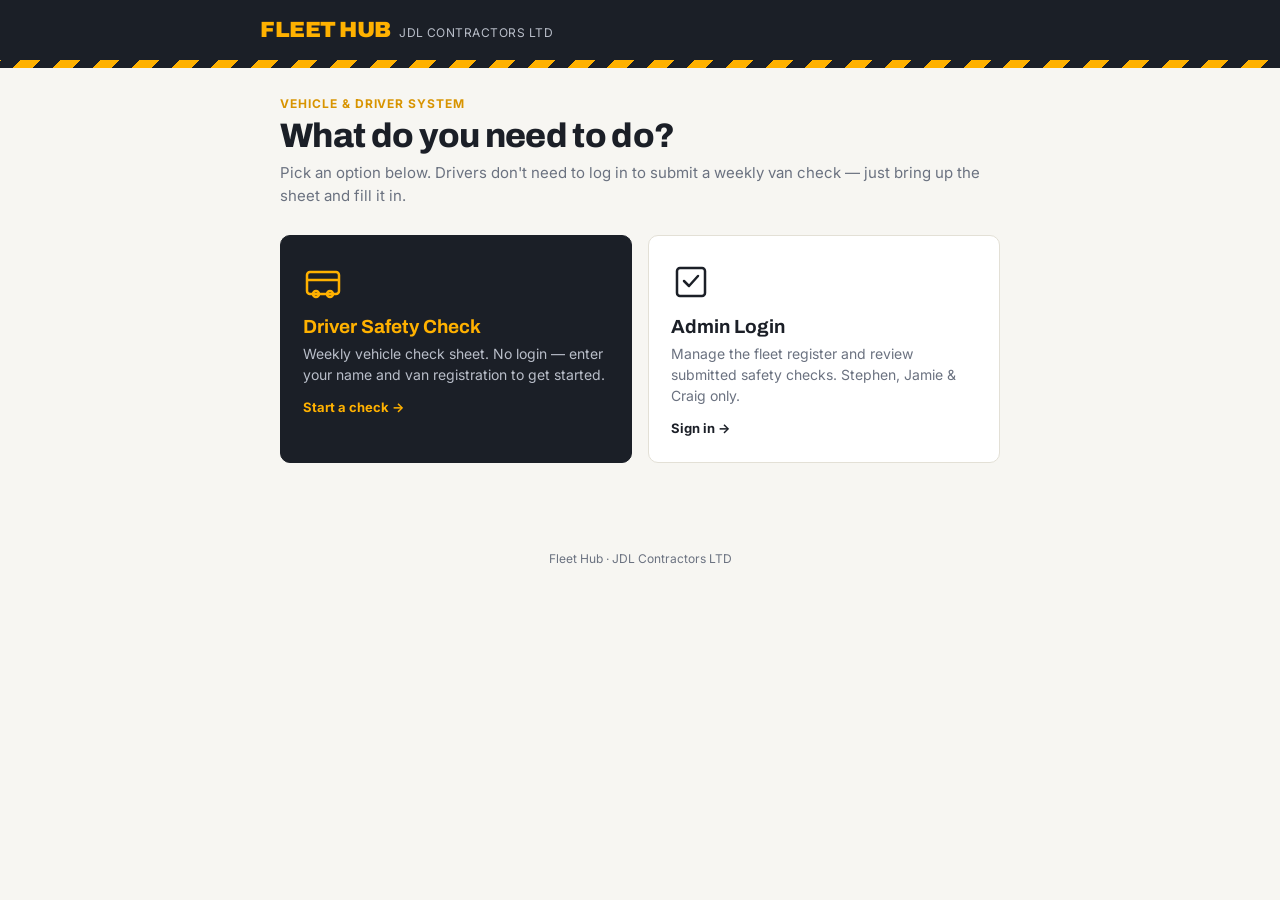
==== index.html @ 061db8a5 "Fleet Hub for JDL Contractors" ====
<!doctype html>
<html lang="en">
<head>
<meta charset="UTF-8">
<meta name="viewport" content="width=device-width, initial-scale=1.0">
<title>Fleet Hub — JDL Contractors LTD</title>
<link rel="stylesheet" href="assets/style.css">
<link rel="preconnect" href="https://fonts.googleapis.com">
<link href="https://fonts.googleapis.com/css2?family=Archivo:wght@800;900&family=Inter:wght@400;500;600;700&display=swap" rel="stylesheet">
</head>
<body>

  <div class="topbar">
    <div class="topbar-inner">
      <div class="brand">
        <span class="mark">FLEET HUB</span>
        <span class="sub">JDL Contractors Ltd</span>
      </div>
    </div>
  </div>
  <div class="hazard-bar"></div>

  <div class="page">
    <p class="eyebrow">Vehicle &amp; Driver System</p>
    <h1 class="page-title">What do you need to do?</h1>
    <p class="page-intro">Pick an option below. Drivers don't need to log in to submit a weekly van check — just bring up the sheet and fill it in.</p>

    <div class="tile-grid">
      <a class="tile amber" href="check.html">
        <svg class="tile-icon" viewBox="0 0 40 40" fill="none" xmlns="http://www.w3.org/2000/svg">
          <rect x="4" y="10" width="32" height="22" rx="3" stroke="#FFB100" stroke-width="2.5"/>
          <path d="M4 18H36" stroke="#FFB100" stroke-width="2.5"/>
          <circle cx="13" cy="32" r="3" stroke="#FFB100" stroke-width="2.5"/>
          <circle cx="27" cy="32" r="3" stroke="#FFB100" stroke-width="2.5"/>
        </svg>
        <h2>Driver Safety Check</h2>
        <p>Weekly vehicle check sheet. No login — enter your name and van registration to get started.</p>
        <div class="tile-cta">Start a check →</div>
      </a>

      <a class="tile" href="admin.html">
        <svg class="tile-icon" viewBox="0 0 40 40" fill="none" xmlns="http://www.w3.org/2000/svg">
          <rect x="6" y="6" width="28" height="28" rx="3" stroke="#1B1F27" stroke-width="2.5"/>
          <path d="M13 19L18 24L27 14" stroke="#1B1F27" stroke-width="2.5" stroke-linecap="round" stroke-linejoin="round"/>
        </svg>
        <h2>Admin Login</h2>
        <p>Manage the fleet register and review submitted safety checks. Stephen, Jamie &amp; Craig only.</p>
        <div class="tile-cta">Sign in →</div>
      </a>
    </div>
  </div>

  <footer class="site-footer">Fleet Hub · JDL Contractors LTD</footer>

</body>
</html>
---- assets/style.css ----
/* =====================================================================
   Fleet Hub — JDL Contractors LTD
   Shared styles
   ===================================================================== */

:root {
  --charcoal: #1B1F27;
  --navy: #11151C;
  --paper: #F7F6F2;
  --amber: #FFB100;
  --amber-dark: #D89400;
  --signal-red: #E0432B;
  --good-green: #2E8B57;
  --slate: #6B7280;
  --line: #E3E0D6;
  --radius: 10px;
  --max-w: 760px;
  --font-display: 'Archivo', system-ui, -apple-system, sans-serif;
  --font-body: 'Inter', system-ui, -apple-system, sans-serif;
}

* { box-sizing: border-box; }

html, body {
  margin: 0;
  padding: 0;
  background: var(--paper);
  color: var(--charcoal);
  font-family: var(--font-body);
  -webkit-font-smoothing: antialiased;
}

body { min-height: 100vh; }

a { color: inherit; }

img, svg { display: block; max-width: 100%; }

button {
  font-family: inherit;
  cursor: pointer;
}

input, select, textarea {
  font-family: inherit;
  font-size: 16px; /* prevents iOS zoom on focus */
}

/* ---------- Hazard stripe divider (signature element) ---------- */
.hazard-bar {
  height: 8px;
  width: 100%;
  background: repeating-linear-gradient(
    -45deg,
    var(--charcoal),
    var(--charcoal) 14px,
    var(--amber) 14px,
    var(--amber) 28px
  );
}

/* ---------- Top bar ---------- */
.topbar {
  background: var(--charcoal);
  color: var(--paper);
  padding: 18px 20px;
}

.topbar-inner {
  max-width: var(--max-w);
  margin: 0 auto;
  display: flex;
  align-items: center;
  justify-content: space-between;
  gap: 12px;
}

.brand {
  display: flex;
  align-items: baseline;
  gap: 8px;
}

.brand .mark {
  font-family: var(--font-display);
  font-weight: 900;
  font-size: 22px;
  letter-spacing: -0.02em;
  color: var(--amber);
}

.brand .sub {
  font-size: 12px;
  color: #B9BEC9;
  letter-spacing: 0.04em;
  text-transform: uppercase;
}

.topbar-action {
  background: transparent;
  border: 1px solid #3A4150;
  color: var(--paper);
  padding: 8px 14px;
  border-radius: 999px;
  font-size: 13px;
  font-weight: 600;
}

.topbar-action:hover { border-color: var(--amber); color: var(--amber); }

/* ---------- Page shell ---------- */
.page {
  max-width: var(--max-w);
  margin: 0 auto;
  padding: 28px 20px 64px;
}

.eyebrow {
  font-size: 12px;
  font-weight: 700;
  letter-spacing: 0.08em;
  text-transform: uppercase;
  color: var(--amber-dark);
  margin: 0 0 6px;
}

h1.page-title {
  font-family: var(--font-display);
  font-weight: 800;
  font-size: clamp(26px, 5vw, 34px);
  letter-spacing: -0.02em;
  margin: 0 0 8px;
}

.page-intro {
  color: var(--slate);
  font-size: 15px;
  line-height: 1.5;
  margin: 0 0 28px;
}

/* ---------- Landing tiles ---------- */
.tile-grid {
  display: grid;
  gap: 16px;
  grid-template-columns: 1fr;
}

@media (min-width: 560px) {
  .tile-grid { grid-template-columns: 1fr 1fr; }
}

.tile {
  display: block;
  text-decoration: none;
  background: white;
  border: 1px solid var(--line);
  border-radius: var(--radius);
  padding: 26px 22px;
  transition: transform 0.12s ease, box-shadow 0.12s ease, border-color 0.12s ease;
}

.tile:hover {
  transform: translateY(-2px);
  box-shadow: 0 10px 24px rgba(27, 31, 39, 0.08);
  border-color: var(--amber);
}

.tile .tile-icon {
  width: 40px;
  height: 40px;
  margin-bottom: 14px;
}

.tile h2 {
  font-family: var(--font-display);
  font-size: 19px;
  margin: 0 0 6px;
}

.tile p {
  font-size: 14px;
  color: var(--slate);
  margin: 0;
  line-height: 1.5;
}

.tile .tile-cta {
  margin-top: 14px;
  font-size: 13px;
  font-weight: 700;
  color: var(--charcoal);
  display: flex;
  align-items: center;
  gap: 6px;
}

.tile.amber { background: var(--charcoal); border-color: var(--charcoal); }
.tile.amber h2, .tile.amber .tile-cta { color: var(--amber); }
.tile.amber p { color: #B9BEC9; }

/* ---------- Cards / panels ---------- */
.card {
  background: white;
  border: 1px solid var(--line);
  border-radius: var(--radius);
  padding: 22px;
  margin-bottom: 18px;
}

.section-title {
  font-family: var(--font-display);
  font-weight: 800;
  font-size: 14px;
  letter-spacing: 0.04em;
  text-transform: uppercase;
  color: var(--charcoal);
  margin: 0 0 4px;
  display: flex;
  align-items: center;
  gap: 8px;
}

.section-title .dot {
  width: 8px; height: 8px; border-radius: 50%;
  background: var(--amber);
}

/* ---------- Form elements ---------- */
.field { margin-bottom: 16px; }

.field label {
  display: block;
  font-size: 13px;
  font-weight: 700;
  margin-bottom: 6px;
  color: var(--charcoal);
}

.field .hint {
  font-size: 12px;
  color: var(--slate);
  margin-top: 4px;
}

.field input[type="text"],
.field input[type="date"],
.field select,
.field textarea {
  width: 100%;
  padding: 11px 12px;
  border: 1.5px solid var(--line);
  border-radius: 8px;
  background: var(--paper);
  color: var(--charcoal);
}

.field input:focus,
.field select:focus,
.field textarea:focus {
  outline: none;
  border-color: var(--amber);
  background: white;
}

.field textarea { resize: vertical; min-height: 56px; }

/* ---------- Checklist rows ---------- */
.check-row {
  border-top: 1px solid var(--line);
  padding: 16px 0;
}
.check-row:first-child { border-top: none; padding-top: 6px; }

.check-q {
  font-size: 14.5px;
  font-weight: 600;
  margin: 0 0 10px;
  line-height: 1.4;
}

.pill-group {
  display: flex;
  gap: 8px;
  margin-bottom: 8px;
}

.pill {
  flex: 1;
  text-align: center;
  padding: 10px 8px;
  border-radius: 8px;
  border: 1.5px solid var(--line);
  background: white;
  font-size: 13px;
  font-weight: 700;
  color: var(--slate);
  user-select: none;
}

.pill input { display: none; }

.pill.yes.checked { background: rgba(46,139,87,0.1); border-color: var(--good-green); color: var(--good-green); }
.pill.no.checked { background: rgba(224,67,43,0.1); border-color: var(--signal-red); color: var(--signal-red); }
.pill.na.checked { background: rgba(107,114,128,0.12); border-color: var(--slate); color: var(--charcoal); }

.comment-toggle {
  font-size: 12px;
  color: var(--slate);
  text-decoration: underline;
  cursor: pointer;
  background: none;
  border: none;
  padding: 0;
}

/* ---------- Buttons ---------- */
.btn {
  display: inline-flex;
  align-items: center;
  justify-content: center;
  gap: 8px;
  padding: 13px 22px;
  border-radius: 999px;
  border: none;
  font-weight: 700;
  font-size: 15px;
  text-decoration: none;
}

.btn-primary { background: var(--amber); color: var(--charcoal); width: 100%; }
.btn-primary:hover { background: var(--amber-dark); }
.btn-primary:disabled { opacity: 0.5; cursor: not-allowed; }

.btn-ghost { background: transparent; border: 1.5px solid var(--line); color: var(--charcoal); }
.btn-ghost:hover { border-color: var(--charcoal); }

.btn-danger { background: rgba(224,67,43,0.1); color: var(--signal-red); border: 1.5px solid rgba(224,67,43,0.3); }

.btn-small { padding: 8px 14px; font-size: 13px; }

/* ---------- Alerts / states ---------- */
.alert {
  border-radius: 8px;
  padding: 14px 16px;
  font-size: 14px;
  margin-bottom: 16px;
}
.alert-error { background: rgba(224,67,43,0.08); color: #9B2E1D; border: 1px solid rgba(224,67,43,0.25); }
.alert-success { background: rgba(46,139,87,0.08); color: #1F5C3D; border: 1px solid rgba(46,139,87,0.25); }
.alert-warn { background: rgba(255,177,0,0.12); color: #7A5400; border: 1px solid rgba(255,177,0,0.35); }

.success-screen { text-align: center; padding: 40px 12px; }
.success-screen .icon { font-size: 44px; margin-bottom: 12px; }

/* ---------- Tables (admin) ---------- */
.table-wrap { overflow-x: auto; border: 1px solid var(--line); border-radius: var(--radius); }

table.data-table { width: 100%; border-collapse: collapse; font-size: 13.5px; background: white; }
table.data-table th {
  text-align: left;
  font-size: 11px;
  text-transform: uppercase;
  letter-spacing: 0.04em;
  color: var(--slate);
  background: var(--paper);
  padding: 10px 12px;
  border-bottom: 1px solid var(--line);
  white-space: nowrap;
}
table.data-table td {
  padding: 10px 12px;
  border-bottom: 1px solid var(--line);
  vertical-align: top;
}
table.data-table tr:last-child td { border-bottom: none; }
table.data-table tr:hover td { background: #FCFBF8; }

.badge { display: inline-block; padding: 3px 9px; border-radius: 999px; font-size: 11px; font-weight: 700; }
.badge-yes { background: rgba(46,139,87,0.12); color: var(--good-green); }
.badge-no { background: rgba(224,67,43,0.12); color: var(--signal-red); }
.badge-pending { background: rgba(107,114,128,0.12); color: var(--slate); }
.badge-defect { background: rgba(224,67,43,0.14); color: var(--signal-red); }
.badge-reviewed { background: rgba(46,139,87,0.12); color: var(--good-green); }

/* ---------- Tabs ---------- */
.tabs { display: flex; gap: 6px; margin-bottom: 20px; border-bottom: 1px solid var(--line); }
.tab-btn {
  background: none; border: none; padding: 12px 4px; margin-right: 18px;
  font-size: 14px; font-weight: 700; color: var(--slate);
  border-bottom: 2.5px solid transparent;
}
.tab-btn.active { color: var(--charcoal); border-bottom-color: var(--amber); }

/* ---------- Login ---------- */
.login-shell {
  min-height: 100vh;
  display: flex;
  align-items: center;
  justify-content: center;
  background: var(--navy);
  padding: 20px;
}

.login-card {
  background: white;
  border-radius: 14px;
  padding: 32px 28px;
  width: 100%;
  max-width: 380px;
}

/* ---------- Utility ---------- */
.flex { display: flex; align-items: center; }
.flex-between { display: flex; align-items: center; justify-content: space-between; }
.gap-8 { gap: 8px; }
.gap-12 { gap: 12px; }
.muted { color: var(--slate); }
.small { font-size: 12.5px; }
.center { text-align: center; }
.mt-0 { margin-top: 0; }
.mb-0 { margin-bottom: 0; }
.hidden { display: none !important; }
.spinner {
  width: 18px; height: 18px;
  border: 2.5px solid rgba(0,0,0,0.15);
  border-top-color: var(--charcoal);
  border-radius: 50%;
  animation: spin 0.7s linear infinite;
  display: inline-block;
}
@keyframes spin { to { transform: rotate(360deg); } }

.empty-state { text-align: center; padding: 50px 16px; color: var(--slate); }
.empty-state .icon { font-size: 32px; margin-bottom: 10px; }

footer.site-footer {
  text-align: center;
  padding: 24px 20px 40px;
  font-size: 12px;
  color: var(--slate);
}
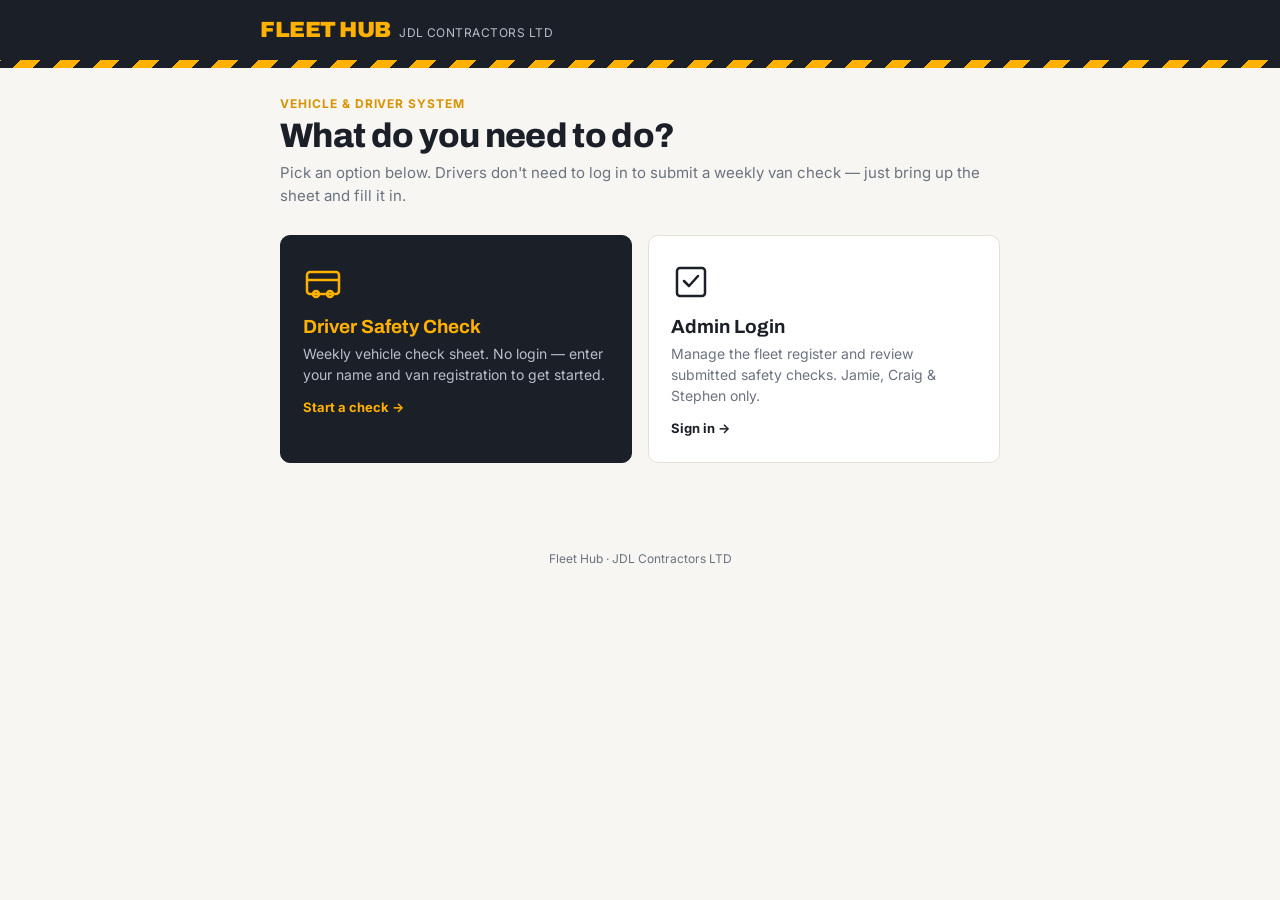
==== commit 705e4cdd: "Reorder admin login names" ====
--- a/index.html
+++ b/index.html
@@ -44,7 +44,7 @@
           <path d="M13 19L18 24L27 14" stroke="#1B1F27" stroke-width="2.5" stroke-linecap="round" stroke-linejoin="round"/>
         </svg>
         <h2>Admin Login</h2>
-        <p>Manage the fleet register and review submitted safety checks. Stephen, Jamie &amp; Craig only.</p>
+        <p>Manage the fleet register and review submitted safety checks. Jamie, Craig &amp; Stephen only.</p>
         <div class="tile-cta">Sign in →</div>
       </a>
     </div>
